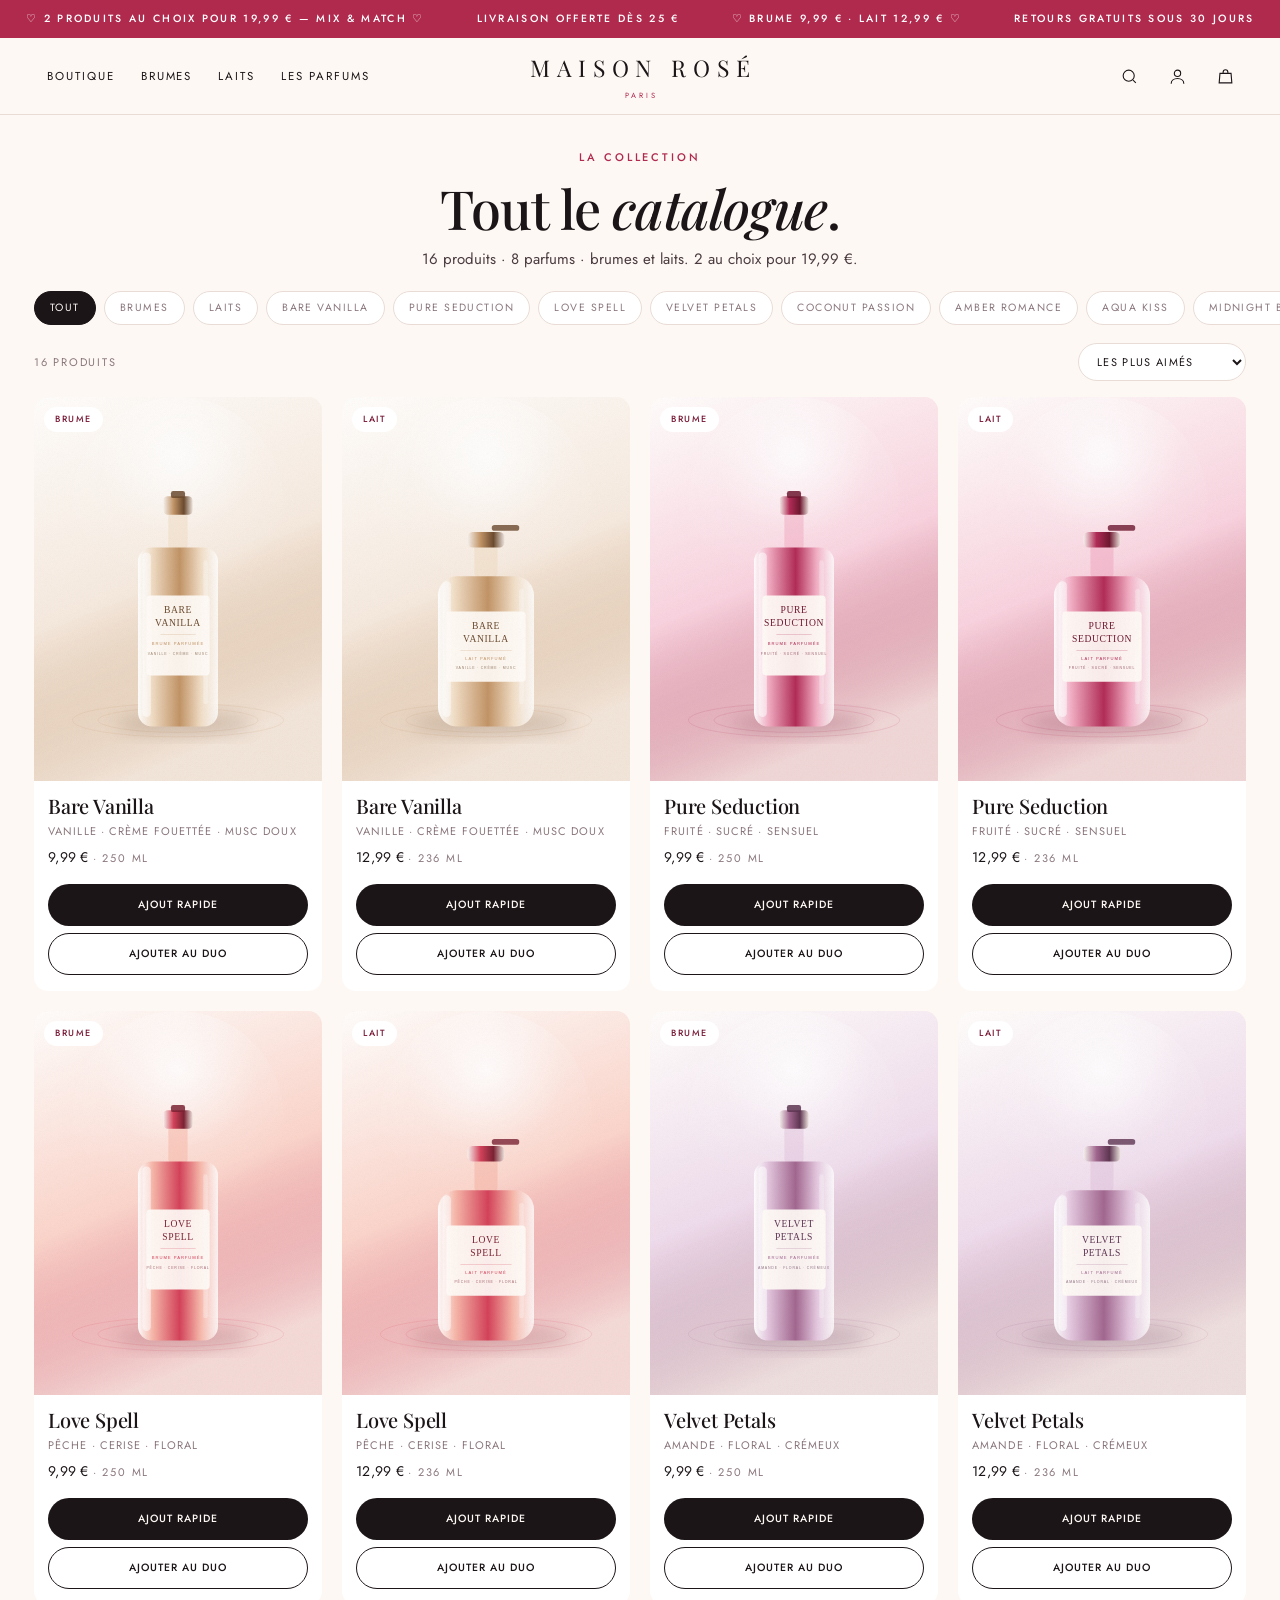
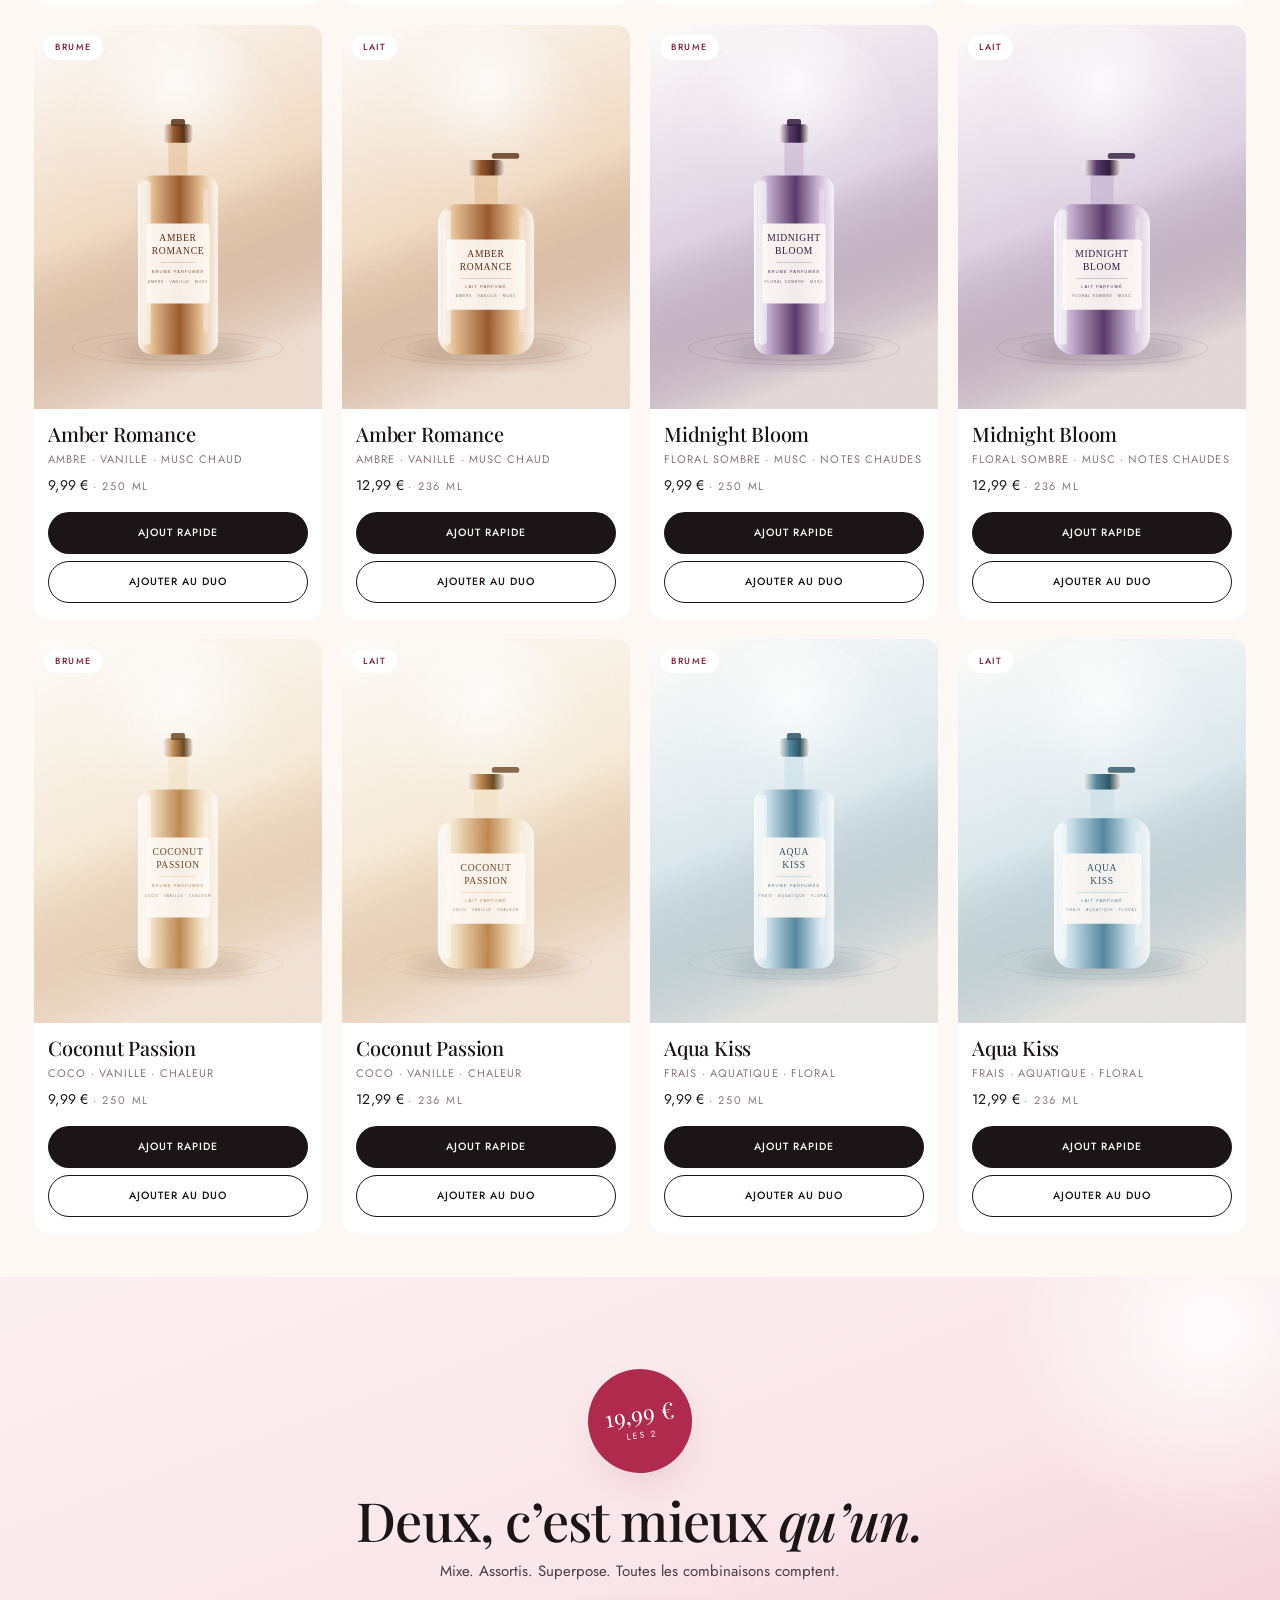
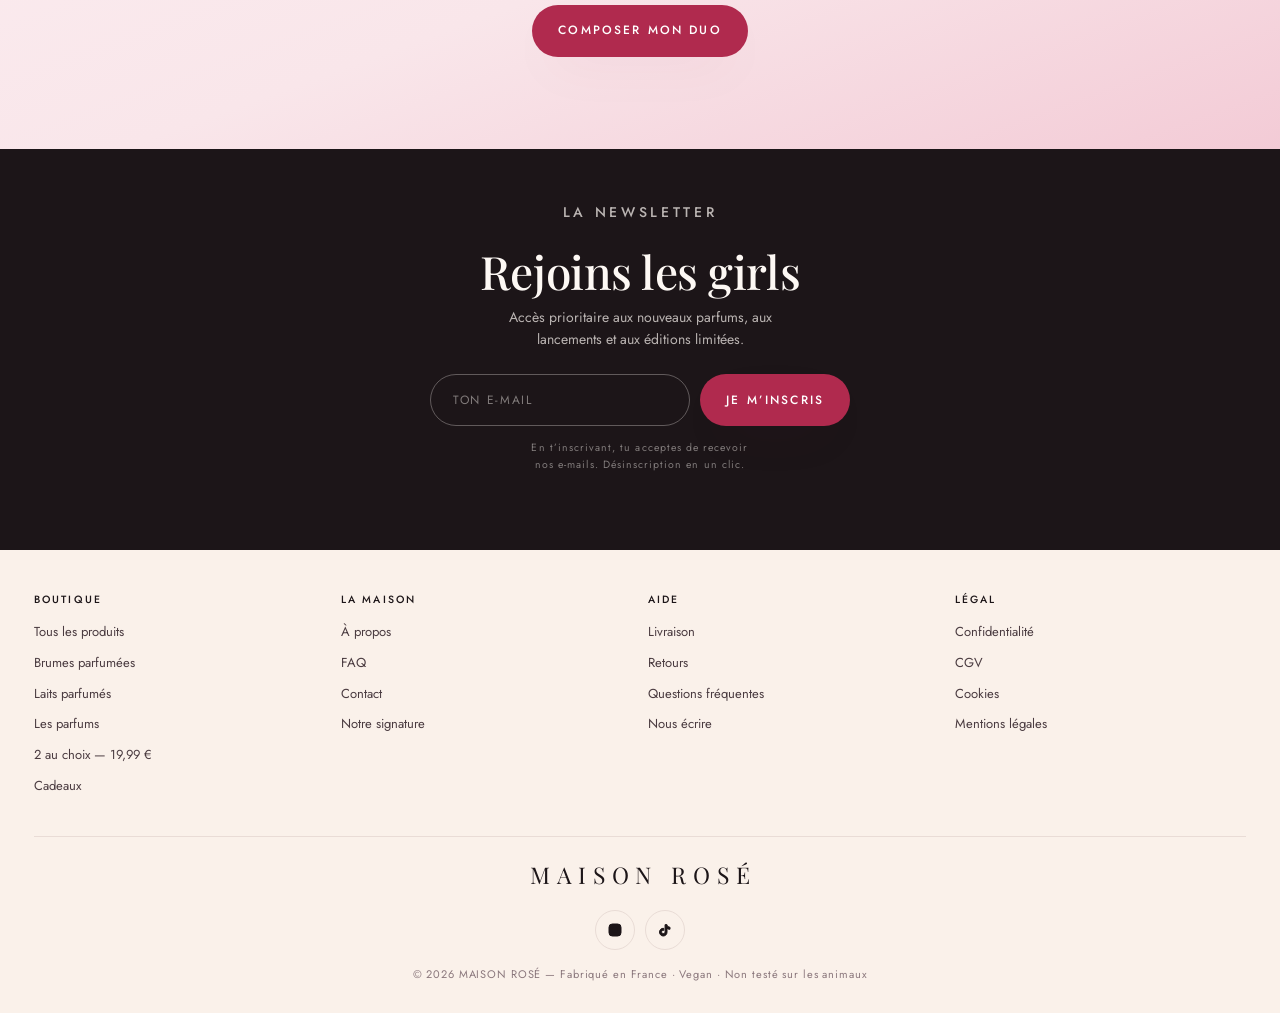
==== boutique.html @ 5565bec7 "Site e-commerce Maison Rosé : brumes & laits parfumés, offre 2 pour 19,99 € Site complet en français" ====
<!doctype html>
<html lang="fr">
<head>
<meta charset="utf-8">
<meta name="viewport" content="width=device-width,initial-scale=1,viewport-fit=cover">
<title>Boutique — Brumes &amp; laits parfumés · Maison Rosé</title>
<meta name="description" content="Toute la collection : 8 parfums, brumes 9,99 € et laits 12,99 €. 2 au choix pour 19,99 €.">
<meta name="theme-color" content="#B02A4E">
<link rel="icon" href="data:image/svg+xml,%3Csvg xmlns='http://www.w3.org/2000/svg' viewBox='0 0 32 32'%3E%3Crect width='32' height='32' rx='8' fill='%23B02A4E'/%3E%3Ctext x='16' y='23' font-size='18' font-family='Georgia' fill='%23FDF8F4' text-anchor='middle'%3EM%3C/text%3E%3C/svg%3E">
<link rel="preconnect" href="https://fonts.googleapis.com">
<link rel="preconnect" href="https://fonts.gstatic.com" crossorigin>
<link href="https://fonts.googleapis.com/css2?family=Playfair+Display:ital,wght@0,400..700;1,400..600&family=Jost:wght@300;400;500&display=swap" rel="stylesheet">
<link rel="stylesheet" href="assets/css/style.css">
</head>
<body>
<div id="site-header"></div>

<main>
  <section class="wrap shop-head">
    <p class="eyebrow" data-shop-eyebrow>La collection</p>
    <h1 class="h-section" data-shop-title>Tout le <span class="italic">catalogue</span>.</h1>
    <p class="lede" style="margin:12px auto 0">16 produits · 8 parfums · brumes et laits. 2 au choix pour 19,99 €.</p>
  </section>
  <div class="wrap">
    <div class="filters" data-shop-filters></div>
    <div class="sort-row">
      <p class="tiny" data-shop-count></p>
      <label class="sr" for="sort">Trier</label>
      <select id="sort" data-sort>
        <option value="pop">Les plus aimés</option>
        <option value="asc">Prix croissant</option>
        <option value="desc">Prix décroissant</option>
        <option value="az">A → Z</option>
      </select>
    </div>
    <div class="grid grid-2" data-shop-grid></div>
  </div>
  <section class="section duo-band" style="margin-top:44px">
    <div class="wrap" style="text-align:center">
      <div class="duo-price-badge" style="margin-bottom:20px">19,99 €<span>les 2</span></div>
      <h2 class="h-section">Deux, c’est mieux <span class="italic">qu’un.</span></h2>
      <p class="lede" style="margin:12px auto 22px">Mixe. Assortis. Superpose. Toutes les combinaisons comptent.</p>
      <a class="btn btn-cherry" href="duo.html">Composer mon duo</a>
    </div>
  </section>
</main>
<div id="site-footer"></div>
<script src="assets/js/data.js"></script>
<script src="assets/js/app.js"></script>
<script src="assets/js/components.js"></script>
<script src="assets/js/shop.js"></script>
</body>
</html>
---- assets/css/style.css ----
/* =========================================================================
   MAISON ROSÉ — FEUILLE DE STYLE
   Palette, typographie et composants. Mobile-first.
   ========================================================================= */

:root{
  /* Couleurs */
  --cream:#FDF8F4;
  --cream-2:#FAF1EA;
  --white:#FFFFFF;
  --blush:#F9E6EA;
  --pink:#F3CBD6;
  --pink-soft:#FCEFF2;
  --rose:#E091A6;
  --cherry:#B02A4E;
  --burgundy:#7B1E3A;
  --ink:#1C1518;
  --ink-soft:#4A3B40;
  --muted:#8A777C;
  --line:#E9DCD6;
  --black:#0E0B0C;

  /* Typo */
  --serif:'Playfair Display', 'Didot', Georgia, 'Times New Roman', serif;
  --sans:'Jost', 'Helvetica Neue', Helvetica, Arial, sans-serif;

  /* Mesures */
  --bar-h:38px;
  --nav-h:62px;
  --radius:2px;
  --radius-lg:14px;
  --pad:20px;
  --maxw:1320px;
  --ease:cubic-bezier(.22,.61,.36,1);
  --shadow:0 18px 50px -24px rgba(123,30,58,.35);
  --shadow-soft:0 10px 30px -18px rgba(28,21,24,.3);
}

*,*::before,*::after{box-sizing:border-box}
html{-webkit-text-size-adjust:100%;scroll-behavior:smooth}
body{
  margin:0;background:var(--cream);color:var(--ink);
  font-family:var(--sans);font-size:16px;line-height:1.6;font-weight:400;
  -webkit-font-smoothing:antialiased;overflow-x:hidden;
}
body.no-scroll{overflow:hidden}
img{max-width:100%;display:block;height:auto}  /* neutralise l'attribut height des SVG */
a{color:inherit;text-decoration:none}
button{font:inherit;color:inherit;border:0;background:none;cursor:pointer}
input,select{font:inherit;color:inherit}
h1,h2,h3,h4{margin:0;font-family:var(--serif);font-weight:500;line-height:1.05;letter-spacing:-.01em}
p{margin:0}
::selection{background:var(--pink);color:var(--burgundy)}

.wrap{width:100%;max-width:var(--maxw);margin:0 auto;padding:0 var(--pad)}
.hide{display:none !important}
.sr{position:absolute;width:1px;height:1px;overflow:hidden;clip:rect(0 0 0 0);white-space:nowrap}

/* --- Typographie utilitaire ------------------------------------------- */
.eyebrow{
  font-size:11px;letter-spacing:.26em;text-transform:uppercase;color:var(--cherry);
  font-weight:500;margin-bottom:14px;
}
.display{font-family:var(--serif);font-size:clamp(34px,9vw,76px);line-height:.98;letter-spacing:-.02em}
.h-section{font-family:var(--serif);font-size:clamp(28px,7.2vw,54px);line-height:1;letter-spacing:-.015em}
.italic{font-style:italic}
.lede{color:var(--ink-soft);font-size:15px;max-width:52ch}
.tiny{font-size:11px;letter-spacing:.16em;text-transform:uppercase;color:var(--muted)}

/* --- Boutons ----------------------------------------------------------- */
.btn{
  display:inline-flex;align-items:center;justify-content:center;gap:10px;
  min-height:52px;padding:0 26px;border-radius:99px;
  font-size:12px;letter-spacing:.18em;text-transform:uppercase;font-weight:500;
  transition:transform .35s var(--ease),background .3s,color .3s,box-shadow .3s;
  text-align:center;white-space:nowrap;
}
.btn:active{transform:scale(.97)}
.btn-dark{background:var(--ink);color:var(--cream)}
.btn-dark:hover{background:var(--burgundy)}
.btn-cherry{background:var(--cherry);color:#fff;box-shadow:var(--shadow)}
.btn-cherry:hover{background:var(--burgundy)}
.btn-ghost{border:1px solid var(--ink);color:var(--ink)}
.btn-ghost:hover{background:var(--ink);color:var(--cream)}
.btn-light{background:var(--white);color:var(--ink);box-shadow:var(--shadow-soft)}
.btn-light:hover{background:var(--blush)}
.btn-block{display:flex;width:100%}
.btn-sm{min-height:42px;padding:0 14px;font-size:10.5px;letter-spacing:.1em}
.card-actions .btn{padding:0 10px;font-size:10px;letter-spacing:.08em}
@media (min-width:600px){.card-actions .btn{font-size:10.5px;letter-spacing:.1em;padding:0 14px}}
.btn[disabled]{opacity:.4;pointer-events:none}
.link-u{border-bottom:1px solid currentColor;padding-bottom:2px;font-size:12px;letter-spacing:.16em;text-transform:uppercase}

/* =========================================================================
   BARRE D'ANNONCE + NAVIGATION
   ========================================================================= */
#site-header{display:contents}  /* le conteneur ne doit pas borner le sticky */
.site-top{position:sticky;top:0;z-index:60}
.announce{
  position:relative;height:var(--bar-h);background:var(--cherry);color:#fff;
  display:flex;align-items:center;overflow:hidden;transition:height .35s var(--ease);
}
.site-top.compact .announce{height:0}
.announce-track{display:flex;width:max-content;animation:slide 26s linear infinite}
.announce span{
  padding:0 26px;font-size:10.5px;letter-spacing:.22em;text-transform:uppercase;white-space:nowrap;font-weight:500;
}
@keyframes slide{from{transform:translateX(0)}to{transform:translateX(-50%)}}
@media (prefers-reduced-motion:reduce){.announce-track{animation:none}}

.nav{
  position:relative;z-index:50;background:rgba(253,248,244,.92);
  backdrop-filter:saturate(180%) blur(14px);border-bottom:1px solid var(--line);
}
.nav-inner{
  height:var(--nav-h);display:grid;grid-template-columns:1fr auto 1fr;align-items:center;
  max-width:var(--maxw);margin:0 auto;padding:0 var(--pad);
}
.nav-left,.nav-right{display:flex;align-items:center;gap:6px}
.nav-right{justify-content:flex-end}
.logo{
  font-family:var(--serif);font-size:19px;letter-spacing:.3em;text-transform:uppercase;
  text-indent:.3em;white-space:nowrap;
}
.logo small{display:block;font-family:var(--sans);font-size:7.5px;letter-spacing:.42em;color:var(--cherry);text-align:center;margin-top:3px;text-indent:.42em}
.icon-btn{
  width:42px;height:42px;display:grid;place-items:center;border-radius:99px;position:relative;
  transition:background .25s;
}
.icon-btn:hover{background:var(--blush)}
.icon-btn svg{width:19px;height:19px;stroke:var(--ink);fill:none;stroke-width:1.4}
.cart-count{
  position:absolute;top:4px;right:2px;min-width:17px;height:17px;padding:0 4px;border-radius:99px;
  background:var(--cherry);color:#fff;font-size:10px;line-height:17px;text-align:center;font-weight:500;
}
.nav-links{display:none}
@media (max-width:420px){
  .logo{font-size:16px;letter-spacing:.2em;text-indent:.2em}
  .logo small{font-size:6.5px;letter-spacing:.3em;text-indent:.3em}
  .icon-btn{width:38px;height:38px}
  .nav-left,.nav-right{gap:2px}
}
.nav-links a{
  font-size:11.5px;letter-spacing:.17em;text-transform:uppercase;padding:8px 13px;position:relative;
}
.nav-links a::after{
  content:'';position:absolute;left:13px;right:13px;bottom:2px;height:1px;background:var(--cherry);
  transform:scaleX(0);transform-origin:left;transition:transform .3s var(--ease);
}
.nav-links a:hover::after,.nav-links a.active::after{transform:scaleX(1)}

/* Menu mobile */
.burger svg{stroke-width:1.5}
.drawer{
  position:fixed;inset:0;z-index:80;background:var(--cream);transform:translateX(-100%);
  transition:transform .45s var(--ease);display:flex;flex-direction:column;
}
.drawer.open{transform:translateX(0)}
.drawer-head{display:flex;align-items:center;justify-content:space-between;padding:14px var(--pad);border-bottom:1px solid var(--line)}
.drawer nav{padding:26px var(--pad);display:flex;flex-direction:column;gap:2px;flex:1;overflow-y:auto}
.drawer nav a{font-family:var(--serif);font-size:30px;padding:11px 0;border-bottom:1px solid var(--line)}
.drawer nav a small{display:block;font-family:var(--sans);font-size:10px;letter-spacing:.2em;text-transform:uppercase;color:var(--muted);margin-top:2px}
.drawer-foot{padding:20px var(--pad) 32px;background:var(--pink-soft)}
.drawer-foot p{font-size:12px;letter-spacing:.14em;text-transform:uppercase;color:var(--burgundy);margin-bottom:12px;text-align:center}

/* =========================================================================
   HERO
   ========================================================================= */
.hero{position:relative;background:var(--blush);overflow:hidden}
.hero-media{position:relative;aspect-ratio:4/5;max-height:74vh;width:100%}
.hero-media img{width:100%;height:100%;object-fit:cover}
.hero-media::after{
  content:'';position:absolute;inset:0;
  background:linear-gradient(180deg,rgba(255,255,255,.12) 0%,rgba(255,250,248,.05) 32%,rgba(253,248,244,.72) 62%,rgba(253,248,244,.97) 92%,var(--cream) 100%);
}
.hero-body{position:relative;z-index:2;margin-top:-18vh;padding:0 var(--pad) 46px;text-align:center}
.hero-body .display{margin-bottom:16px}
.hero-body .lede{margin:0 auto 26px;font-size:15.5px}
.hero-cta{display:flex;flex-direction:column;gap:10px;max-width:400px;margin:0 auto}
.hero-badge{
  display:inline-flex;align-items:center;gap:8px;margin-bottom:18px;padding:7px 16px;border-radius:99px;
  background:var(--white);box-shadow:var(--shadow-soft);
  font-size:10px;letter-spacing:.2em;text-transform:uppercase;color:var(--cherry);font-weight:500;
}
.hero-strip{
  background:var(--ink);color:var(--cream);display:flex;overflow-x:auto;scrollbar-width:none;
}
.hero-strip::-webkit-scrollbar{display:none}
.hero-strip div{
  flex:1 0 auto;padding:14px 22px;font-size:10px;letter-spacing:.2em;text-transform:uppercase;
  white-space:nowrap;border-right:1px solid rgba(253,248,244,.16);
}

/* =========================================================================
   SECTIONS GÉNÉRIQUES
   ========================================================================= */
.section{padding:60px 0}
.section-cream{background:var(--cream)}
.section-white{background:var(--white)}
.section-blush{background:var(--blush)}
.section-ink{background:var(--ink);color:var(--cream)}
.section-ink .lede,.section-ink .tiny{color:rgba(253,248,244,.68)}
.section-ink .eyebrow{color:var(--pink)}
.section-head{margin-bottom:30px}
.section-head.center{text-align:center}
.section-head.center .lede{margin-inline:auto}
.section-head .lede{margin-top:14px}
.head-row{display:flex;align-items:flex-end;justify-content:space-between;gap:20px}
.head-row .link-u{display:none;flex:0 0 auto;padding-bottom:6px}

/* --- Grille produits / parfums ----------------------------------------- */
.grid{display:grid;gap:14px}
.grid-2{grid-template-columns:repeat(2,1fr)}
.scroller{
  display:grid;grid-auto-flow:column;grid-auto-columns:74%;gap:14px;overflow-x:auto;
  scroll-snap-type:x mandatory;padding-bottom:6px;margin:0 calc(var(--pad) * -1);padding-inline:var(--pad);
  scrollbar-width:none;
}
.scroller::-webkit-scrollbar{display:none}
.scroller > *{scroll-snap-align:start}

/* Carte parfum */
.card{
  background:var(--white);border-radius:var(--radius-lg);overflow:hidden;position:relative;
  display:flex;flex-direction:column;transition:transform .4s var(--ease),box-shadow .4s var(--ease);
}
.card:hover{transform:translateY(-4px);box-shadow:var(--shadow-soft)}
.card-media{position:relative;aspect-ratio:3/4;overflow:hidden;background:var(--cream-2);display:block}
.card-media img{width:100%;height:100%;object-fit:cover;transition:transform .7s var(--ease)}
.card:hover .card-media img{transform:scale(1.04)}
.card-tag{
  position:absolute;top:10px;left:10px;background:var(--white);color:var(--burgundy);
  padding:5px 11px;border-radius:99px;font-size:9px;letter-spacing:.18em;text-transform:uppercase;font-weight:500;
}
.card-tag.dark{background:var(--ink);color:var(--cream)}
.card-body{padding:14px 14px 16px;display:flex;flex-direction:column;gap:6px;flex:1}
.card-name{font-family:var(--serif);font-size:20px;line-height:1.1}
.card-notes{font-size:11px;letter-spacing:.1em;text-transform:uppercase;color:var(--muted);line-height:1.5}
.card-prices{display:flex;flex-wrap:wrap;gap:8px;margin-top:2px;font-size:12.5px;color:var(--ink-soft)}
.card-prices b{font-weight:500}
.card-actions{display:flex;flex-direction:column;gap:7px;margin-top:auto;padding-top:10px}
.card-price{font-size:14px;letter-spacing:.02em}
.card-price s{color:var(--muted);margin-left:6px;font-size:12px}

/* Sélecteur de format sur carte */
.seg{display:flex;background:var(--cream-2);border-radius:99px;padding:3px;gap:3px}
.seg button{
  flex:1;min-height:34px;border-radius:99px;font-size:10.5px;letter-spacing:.11em;text-transform:uppercase;
  color:var(--muted);transition:background .25s,color .25s;padding:0 6px;
}
.seg button[aria-pressed="true"]{background:var(--white);color:var(--ink);box-shadow:0 1px 4px rgba(0,0,0,.08)}

/* =========================================================================
   SHOP BY MOOD
   ========================================================================= */
.mood-grid{display:grid;grid-template-columns:repeat(2,1fr);gap:10px}
.mood{
  position:relative;aspect-ratio:3/4;border-radius:var(--radius-lg);overflow:hidden;display:flex;
  align-items:flex-end;color:#fff;
}
.mood:first-child{grid-column:span 2;aspect-ratio:16/11}
.mood img{position:absolute;inset:0;width:100%;height:100%;object-fit:cover;transition:transform .8s var(--ease)}
.mood:hover img{transform:scale(1.05)}
.mood::after{content:'';position:absolute;inset:0;background:linear-gradient(0deg,rgba(28,21,24,.66) 0%,rgba(28,21,24,.08) 55%)}
.mood-txt{position:relative;z-index:2;padding:16px}
.mood-txt h3{font-family:var(--sans);font-size:14px;letter-spacing:.2em;text-transform:uppercase;font-weight:500}
.mood-txt p{font-size:12px;opacity:.85;margin-top:4px}
.mood-txt em{display:block;font-family:var(--serif);font-style:italic;font-size:16px;margin-top:6px}

/* =========================================================================
   PICK ANY 2 — SÉLECTEUR DUO
   ========================================================================= */
.duo-band{
  background:linear-gradient(160deg,var(--pink-soft) 0%,var(--blush) 55%,var(--pink) 100%);
  position:relative;overflow:hidden;
}
.duo-band::before{
  content:'';position:absolute;width:420px;height:420px;border-radius:50%;
  background:radial-gradient(circle,rgba(255,255,255,.85),rgba(255,255,255,0) 70%);top:-160px;right:-140px;
}
.duo-price-badge{
  display:inline-flex;flex-direction:column;align-items:center;justify-content:center;
  width:104px;height:104px;border-radius:50%;background:var(--cherry);color:#fff;
  font-family:var(--serif);font-size:23px;line-height:1;transform:rotate(-8deg);box-shadow:var(--shadow);
}
.duo-price-badge span{font-family:var(--sans);font-size:8.5px;letter-spacing:.2em;text-transform:uppercase;margin-top:6px}
.duo-picker{display:grid;gap:12px;margin-top:26px}
.slot{
  background:var(--white);border-radius:var(--radius-lg);padding:14px;display:flex;gap:13px;align-items:center;
  border:1px solid transparent;transition:border-color .3s,box-shadow .3s;position:relative;
}
.slot.filled{border-color:var(--pink)}
.slot-img{
  width:62px;height:76px;flex:0 0 auto;border-radius:8px;overflow:hidden;background:var(--cream-2);
  display:grid;place-items:center;
}
.slot-img img{width:100%;height:100%;object-fit:cover}
.slot-img .ph{font-family:var(--serif);font-size:26px;color:var(--pink)}
.slot-info{flex:1;min-width:0}
.slot-info .tiny{margin-bottom:3px}
.slot-info strong{display:block;font-family:var(--serif);font-size:18px;font-weight:500;line-height:1.15}
.slot-info span{font-size:11.5px;color:var(--muted);letter-spacing:.06em}
.slot-change{font-size:10.5px;letter-spacing:.14em;text-transform:uppercase;color:var(--cherry);border-bottom:1px solid;padding-bottom:1px;margin-top:6px;display:inline-block}
.duo-total{
  display:flex;align-items:baseline;justify-content:space-between;gap:12px;margin-top:20px;
  padding-top:16px;border-top:1px solid rgba(123,30,58,.2);
}
.duo-total .amount{font-family:var(--serif);font-size:34px;line-height:1}
.duo-total s{color:var(--muted);font-size:14px;margin-left:8px}
.duo-save{font-size:11px;letter-spacing:.14em;text-transform:uppercase;color:var(--cherry);font-weight:500}

/* Sélecteur modal */
.picker{
  position:fixed;inset:0;z-index:90;background:rgba(28,21,24,.45);backdrop-filter:blur(3px);
  opacity:0;pointer-events:none;transition:opacity .3s;display:flex;align-items:flex-end;justify-content:center;
}
.picker.open{opacity:1;pointer-events:auto}
.picker-panel{
  background:var(--cream);width:100%;max-width:640px;max-height:88vh;border-radius:18px 18px 0 0;
  display:flex;flex-direction:column;transform:translateY(100%);transition:transform .4s var(--ease);
}
.picker.open .picker-panel{transform:translateY(0)}
.picker-head{padding:18px var(--pad) 12px;border-bottom:1px solid var(--line);position:relative}
.picker-head h3{font-size:22px}
.picker-head .tiny{margin-top:4px}
.picker-close{position:absolute;top:14px;right:12px}
.picker-filters{display:flex;gap:7px;padding:12px var(--pad);overflow-x:auto;scrollbar-width:none}
.picker-filters::-webkit-scrollbar{display:none}
.chip{
  flex:0 0 auto;padding:8px 15px;border-radius:99px;border:1px solid var(--line);background:var(--white);
  font-size:10.5px;letter-spacing:.14em;text-transform:uppercase;color:var(--muted);transition:.25s;
}
.chip[aria-pressed="true"]{background:var(--ink);color:var(--cream);border-color:var(--ink)}
.picker-list{overflow-y:auto;padding:4px var(--pad) 28px;display:grid;grid-template-columns:repeat(2,1fr);gap:10px}
.pick-item{
  background:var(--white);border-radius:12px;overflow:hidden;text-align:left;display:flex;flex-direction:column;
  border:1.5px solid transparent;transition:border-color .25s,transform .25s;
}
.pick-item:active{transform:scale(.98)}
.pick-item.selected{border-color:var(--cherry)}
.pick-item img{aspect-ratio:3/4;object-fit:cover;width:100%;background:var(--cream-2)}
.pick-item .pi-body{padding:9px 10px 12px}
.pick-item strong{display:block;font-family:var(--serif);font-size:15px;font-weight:500;line-height:1.15}
.pick-item span{display:block;font-size:10px;letter-spacing:.12em;text-transform:uppercase;color:var(--muted);margin-top:3px}

/* =========================================================================
   LAYERING
   ========================================================================= */
.layer-card{
  background:var(--white);border-radius:var(--radius-lg);padding:16px;display:flex;flex-direction:column;gap:12px;
}
.layer-imgs{display:flex;align-items:center;gap:8px}
.layer-imgs img{width:calc(50% - 16px);aspect-ratio:3/4;object-fit:cover;border-radius:8px;background:var(--cream-2)}
.layer-imgs .plus{font-family:var(--serif);font-size:22px;color:var(--cherry);width:16px;text-align:center}
.layer-card h3{font-size:19px}
.layer-card p{font-size:12.5px;color:var(--muted)}
.layer-card .names{font-size:11px;letter-spacing:.14em;text-transform:uppercase;color:var(--cherry)}

/* --- Étapes layering --------------------------------------------------- */
.steps{display:grid;gap:14px;margin-top:26px}
.step{display:flex;gap:14px;align-items:flex-start;padding:16px;background:rgba(255,255,255,.06);border-radius:12px}
.section-white .step,.section-cream .step{background:var(--white)}
.step b{font-family:var(--serif);font-size:26px;line-height:1;color:var(--rose);flex:0 0 auto;width:34px}
.step h4{font-family:var(--sans);font-size:12px;letter-spacing:.18em;text-transform:uppercase;margin-bottom:5px;font-weight:500}
.step p{font-size:13px;opacity:.75}

/* =========================================================================
   UGC
   ========================================================================= */
.ugc-card{border-radius:var(--radius-lg);overflow:hidden;position:relative;background:var(--ink);display:block}
.ugc-card img{aspect-ratio:9/16;object-fit:cover;width:100%}
.ugc-overlay{
  position:absolute;inset:auto 0 0 0;padding:14px;color:#fff;
  background:linear-gradient(0deg,rgba(14,11,12,.8),rgba(14,11,12,0));
}
.ugc-overlay .handle{font-size:11px;letter-spacing:.12em;opacity:.85}
.ugc-overlay .comment{font-family:var(--serif);font-size:17px;line-height:1.2;margin-top:5px}
.ugc-meta{display:flex;align-items:center;gap:6px;margin-top:8px;font-size:11px;opacity:.85}
.ugc-play{
  position:absolute;top:12px;right:12px;width:30px;height:30px;border-radius:50%;
  background:rgba(255,255,255,.22);backdrop-filter:blur(6px);display:grid;place-items:center;
}
.ugc-play svg{width:13px;height:13px;fill:#fff}

/* =========================================================================
   GIFTING
   ========================================================================= */
.gift-hero{position:relative;border-radius:var(--radius-lg);overflow:hidden;min-height:420px;display:flex;align-items:flex-end}
.gift-hero img{position:absolute;inset:0;width:100%;height:100%;object-fit:cover}
.gift-hero::after{content:'';position:absolute;inset:0;background:linear-gradient(0deg,rgba(28,21,24,.55),rgba(28,21,24,0) 60%)}
.gift-hero-txt{position:relative;z-index:2;padding:24px;color:#fff;max-width:520px}
.gift-hero-txt .h-section{color:#fff}
.gift-list{display:grid;gap:12px;margin-top:16px}
.gift-item{background:var(--white);border-radius:var(--radius-lg);padding:13px;display:flex;gap:12px;align-items:center}
.gift-item .imgs{display:flex;flex:0 0 auto}
.gift-item .imgs img{width:52px;aspect-ratio:3/4;object-fit:cover;border-radius:7px;background:var(--cream-2)}
.gift-item .imgs img:last-child{margin-left:-16px;box-shadow:-6px 0 12px -8px rgba(0,0,0,.4)}
.gift-item h4{font-family:var(--sans);font-size:11px;letter-spacing:.17em;text-transform:uppercase;font-weight:500}
.gift-item p{font-size:12.5px;color:var(--muted);margin-top:3px}
.gift-item .price{font-size:13px;margin-top:4px}

/* =========================================================================
   PAGE PRODUIT
   ========================================================================= */
.pdp{padding-bottom:96px}
.gallery{position:relative;background:var(--cream-2)}
.gallery-track{display:grid;grid-auto-flow:column;grid-auto-columns:100%;overflow-x:auto;scroll-snap-type:x mandatory;scrollbar-width:none}
.gallery-track::-webkit-scrollbar{display:none}
.gallery-track img{aspect-ratio:4/5;object-fit:cover;width:100%;scroll-snap-align:center}
.gallery-dots{position:absolute;bottom:14px;left:0;right:0;display:flex;justify-content:center;gap:6px}
.gallery-dots i{width:6px;height:6px;border-radius:50%;background:rgba(28,21,24,.25);transition:.3s}
.gallery-dots i.on{background:var(--ink);width:18px;border-radius:99px}
.pdp-head{padding:22px var(--pad) 0}
.pdp-head h1{font-size:clamp(30px,8.5vw,46px);margin-bottom:8px}
.pdp-notes{font-size:11.5px;letter-spacing:.18em;text-transform:uppercase;color:var(--cherry);margin-bottom:12px}
.pdp-price{display:flex;align-items:baseline;gap:10px;font-family:var(--serif);font-size:26px}
.pdp-price .sub{font-family:var(--sans);font-size:12px;letter-spacing:.1em;color:var(--muted)}
.pdp-desc{margin:16px 0 20px;color:var(--ink-soft);font-size:14.5px}
.pdp-block{padding:0 var(--pad);max-width:720px;margin:0 auto}
.stars{display:inline-flex;gap:2px;color:var(--cherry);font-size:12px;letter-spacing:.1em}
.rating-row{display:flex;align-items:center;gap:8px;font-size:12px;color:var(--muted);margin-bottom:14px}

.type-switch{display:grid;grid-template-columns:1fr 1fr;gap:9px;margin:18px 0}
.type-opt{
  border:1px solid var(--line);border-radius:12px;padding:12px;text-align:left;background:var(--white);
  transition:border-color .25s,background .25s;
}
.type-opt[aria-pressed="true"]{border-color:var(--ink);background:var(--white);box-shadow:inset 0 0 0 1px var(--ink)}
.type-opt strong{display:block;font-size:12px;letter-spacing:.12em;text-transform:uppercase;font-weight:500}
.type-opt span{display:block;font-size:12px;color:var(--muted);margin-top:4px}

.qty{display:inline-flex;align-items:center;border:1px solid var(--line);border-radius:99px;background:var(--white)}
.qty button{width:44px;height:48px;display:grid;place-items:center;font-size:17px;color:var(--ink-soft)}
.qty span{width:34px;text-align:center;font-size:14px}
.buy-row{display:flex;gap:10px;align-items:center;margin-bottom:10px}
.buy-row .btn{flex:1}

/* MAKE IT A DUO */
.duo-upsell{
  margin:24px calc(var(--pad) * -1) 0;padding:22px var(--pad) 26px;
  background:linear-gradient(170deg,var(--pink-soft),var(--blush));
}
.duo-upsell h3{font-size:24px}
.duo-upsell .tiny{color:var(--cherry);margin-bottom:6px}
.upsell-scroll{display:grid;grid-auto-flow:column;grid-auto-columns:150px;gap:10px;overflow-x:auto;margin:16px calc(var(--pad)*-1) 0;padding:2px var(--pad) 8px;scrollbar-width:none}
.upsell-scroll::-webkit-scrollbar{display:none}
.upsell-item{background:var(--white);border-radius:12px;overflow:hidden;text-align:left;border:1.5px solid transparent;transition:.25s;display:flex;flex-direction:column}
.upsell-item.selected{border-color:var(--cherry)}
.upsell-item img{width:100%;aspect-ratio:3/4;object-fit:cover;background:var(--cream-2)}
.upsell-item .ub{padding:9px 10px 11px;display:flex;flex-direction:column;gap:3px;flex:1}
.upsell-item strong{font-family:var(--serif);font-size:15px;font-weight:500;line-height:1.1}
.upsell-item span{font-size:9.5px;letter-spacing:.11em;text-transform:uppercase;color:var(--muted)}
.upsell-item em{font-style:normal;font-size:12px;margin-top:auto;padding-top:4px}
.upsell-badge{font-size:9px;letter-spacing:.14em;text-transform:uppercase;color:var(--cherry)}

/* Accordéons */
.acc{border-top:1px solid var(--line)}
.acc:last-of-type{border-bottom:1px solid var(--line)}
.acc-head{width:100%;display:flex;align-items:center;justify-content:space-between;gap:12px;padding:17px 0;text-align:left;font-size:12px;letter-spacing:.16em;text-transform:uppercase}
.acc-head i{font-style:normal;font-size:17px;color:var(--cherry);transition:transform .3s}
.acc.open .acc-head i{transform:rotate(45deg)}
.acc-body{max-height:0;overflow:hidden;transition:max-height .4s var(--ease)}
.acc-body p{padding-bottom:18px;font-size:13.5px;color:var(--ink-soft)}

/* Avis */
.review{padding:18px 0;border-bottom:1px solid var(--line)}
.review h4{font-family:var(--sans);font-size:13px;letter-spacing:.06em;font-weight:500;margin:6px 0 4px}
.review p{font-size:13.5px;color:var(--ink-soft)}
.review .who{font-size:11px;letter-spacing:.14em;text-transform:uppercase;color:var(--muted);margin-top:7px}

/* Barre sticky mobile */
.sticky-buy{
  position:fixed;left:0;right:0;bottom:0;z-index:55;padding:10px var(--pad) calc(10px + env(safe-area-inset-bottom));
  background:rgba(253,248,244,.95);backdrop-filter:blur(12px);border-top:1px solid var(--line);
  display:flex;gap:10px;align-items:center;transform:translateY(120%);transition:transform .35s var(--ease);
}
.sticky-buy.show{transform:translateY(0)}
.sticky-buy .info{flex:1;min-width:0}
.sticky-buy .info strong{display:block;font-family:var(--serif);font-size:15px;font-weight:500;line-height:1.1;white-space:nowrap;overflow:hidden;text-overflow:ellipsis}
.sticky-buy .info span{font-size:11px;color:var(--muted)}

/* =========================================================================
   PANIER
   ========================================================================= */
.cart-page{padding:26px 0 60px}
.cart-line{display:flex;gap:13px;padding:16px 0;border-bottom:1px solid var(--line);position:relative}
.cart-line img{width:76px;aspect-ratio:3/4;object-fit:cover;border-radius:8px;background:var(--cream-2);flex:0 0 auto}
.cart-line .cl-body{flex:1;min-width:0;display:flex;flex-direction:column;gap:4px}
.cart-line strong{font-family:var(--serif);font-size:18px;font-weight:500;line-height:1.1}
.cart-line .cl-meta{font-size:11px;letter-spacing:.12em;text-transform:uppercase;color:var(--muted)}
.cart-line .cl-foot{display:flex;align-items:center;justify-content:space-between;margin-top:6px;gap:10px}
.cart-line .remove{font-size:10.5px;letter-spacing:.14em;text-transform:uppercase;color:var(--muted);border-bottom:1px solid var(--line)}
.qty-mini{display:inline-flex;align-items:center;border:1px solid var(--line);border-radius:99px}
.qty-mini button{width:34px;height:34px;display:grid;place-items:center}
.qty-mini span{width:26px;text-align:center;font-size:13px}
.duo-flag{
  display:inline-flex;align-items:center;gap:6px;background:var(--pink-soft);color:var(--burgundy);
  padding:4px 10px;border-radius:99px;font-size:9.5px;letter-spacing:.14em;text-transform:uppercase;align-self:flex-start;
}
.progress-card{
  background:linear-gradient(150deg,var(--pink-soft),var(--blush));border-radius:var(--radius-lg);
  padding:20px;margin-bottom:22px;
}
.progress-card h3{font-size:22px;margin-bottom:6px}
.progress-card p{font-size:13px;color:var(--ink-soft)}
.bar{height:5px;border-radius:99px;background:rgba(255,255,255,.8);overflow:hidden;margin:14px 0 4px}
.bar i{display:block;height:100%;background:var(--cherry);border-radius:99px;transition:width .5s var(--ease)}
.summary{background:var(--white);border-radius:var(--radius-lg);padding:20px;margin-top:22px}
.summary .row{display:flex;justify-content:space-between;font-size:13.5px;padding:6px 0;color:var(--ink-soft)}
.summary .row.save{color:var(--cherry);font-weight:500}
.summary .row.total{
  border-top:1px solid var(--line);margin-top:10px;padding-top:14px;color:var(--ink);
  font-family:var(--serif);font-size:22px;align-items:baseline;
}
.empty{text-align:center;padding:60px 0}
.empty h2{font-size:30px;margin-bottom:10px}

/* =========================================================================
   BOUTIQUE / FILTRES
   ========================================================================= */
.shop-head{padding:34px 0 20px;text-align:center}
.filters{display:flex;gap:8px;overflow-x:auto;padding:0 var(--pad) 18px;margin:0 calc(var(--pad)*-1);scrollbar-width:none}
.filters::-webkit-scrollbar{display:none}
.sort-row{display:flex;justify-content:space-between;align-items:center;padding-bottom:16px;gap:12px}
.sort-row select{border:1px solid var(--line);background:var(--white);border-radius:99px;padding:9px 14px;font-size:11px;letter-spacing:.12em;text-transform:uppercase}

/* =========================================================================
   FOOTER
   ========================================================================= */
.news{background:var(--ink);color:var(--cream);padding:52px 0;text-align:center}
.news h2{font-size:clamp(28px,7vw,46px);margin-bottom:10px}
.news p{font-size:14px;color:rgba(253,248,244,.7);max-width:40ch;margin:0 auto 24px}
.news form{display:flex;flex-direction:column;gap:10px;max-width:420px;margin:0 auto}
.news input{
  height:52px;border-radius:99px;border:1px solid rgba(253,248,244,.3);background:transparent;color:var(--cream);
  padding:0 22px;font-size:12px;letter-spacing:.14em;text-transform:uppercase;
}
.news input::placeholder{color:rgba(253,248,244,.45)}
.news input:focus{outline:none;border-color:var(--pink)}
.news .note{font-size:10.5px;letter-spacing:.1em;color:rgba(253,248,244,.45);margin-top:14px;text-transform:none}

footer{background:var(--cream-2);padding:44px 0 30px}
.foot-cols{display:grid;grid-template-columns:repeat(2,1fr);gap:26px 16px}
.foot-cols h4{font-family:var(--sans);font-size:10.5px;letter-spacing:.2em;text-transform:uppercase;margin-bottom:12px;font-weight:500}
.foot-cols a{display:block;font-size:13px;color:var(--ink-soft);padding:5px 0}
.foot-cols a:hover{color:var(--cherry)}
.foot-bottom{
  margin-top:34px;padding-top:20px;border-top:1px solid var(--line);
  display:flex;flex-direction:column;gap:16px;align-items:center;text-align:center;
}
.socials{display:flex;gap:10px}
.socials a{width:40px;height:40px;border-radius:50%;border:1px solid var(--line);display:grid;place-items:center;transition:.25s}
.socials a:hover{background:var(--ink);border-color:var(--ink)}
.socials a:hover svg{stroke:var(--cream);fill:var(--cream)}
.socials svg{width:16px;height:16px;stroke:var(--ink);fill:var(--ink)}
.foot-bottom p{font-size:11px;color:var(--muted);letter-spacing:.08em}

/* =========================================================================
   PANIER LATÉRAL (drawer) + TOAST
   ========================================================================= */
.overlay{
  position:fixed;inset:0;z-index:70;background:rgba(28,21,24,.42);opacity:0;pointer-events:none;transition:opacity .3s;
}
.overlay.open{opacity:1;pointer-events:auto}
.cart-drawer{
  position:fixed;top:0;right:0;bottom:0;z-index:75;width:min(420px,92vw);background:var(--cream);
  transform:translateX(100%);transition:transform .42s var(--ease);display:flex;flex-direction:column;
}
.cart-drawer.open{transform:translateX(0)}
.cd-head{display:flex;align-items:center;justify-content:space-between;padding:16px var(--pad);border-bottom:1px solid var(--line)}
.cd-head h3{font-size:20px}
.cd-body{flex:1;overflow-y:auto;padding:0 var(--pad) 12px}
.cd-foot{padding:16px var(--pad) calc(18px + env(safe-area-inset-bottom));border-top:1px solid var(--line);background:var(--white)}
.cd-foot .trow{display:flex;justify-content:space-between;align-items:baseline;margin-bottom:12px}
.cd-foot .trow .amount{font-family:var(--serif);font-size:24px}
.mini-recos{display:grid;grid-auto-flow:column;grid-auto-columns:110px;gap:9px;overflow-x:auto;padding-bottom:8px;scrollbar-width:none}
.mini-recos::-webkit-scrollbar{display:none}
.mini-reco{background:var(--white);border-radius:10px;overflow:hidden;text-align:left}
.mini-reco img{width:100%;aspect-ratio:3/4;object-fit:cover;background:var(--cream-2)}
.mini-reco .mb{padding:7px 8px 9px}
.mini-reco strong{display:block;font-family:var(--serif);font-size:13px;font-weight:500;line-height:1.1}
.mini-reco span{font-size:10px;color:var(--muted)}

.toast{
  position:fixed;left:50%;top:calc(var(--bar-h) + var(--nav-h) + 12px);z-index:95;transform:translate(-50%,-180%);
  background:var(--ink);color:var(--cream);padding:13px 20px;border-radius:99px;
  font-size:11.5px;letter-spacing:.12em;text-transform:uppercase;transition:transform .42s var(--ease);
  box-shadow:var(--shadow);max-width:92vw;text-align:center;
}
.toast.show{transform:translate(-50%,0)}

/* Apparition au scroll */
.reveal{opacity:0;transform:translateY(22px);transition:opacity .8s var(--ease),transform .8s var(--ease)}
.reveal.in{opacity:1;transform:none}
@media (prefers-reduced-motion:reduce){.reveal{opacity:1;transform:none;transition:none}}

/* =========================================================================
   RESPONSIVE
   ========================================================================= */
@media (min-width:600px){
  .grid-2{grid-template-columns:repeat(3,1fr)}
  .scroller{grid-auto-columns:40%}
  .mood-grid{grid-template-columns:repeat(3,1fr)}
  .mood:first-child{grid-column:span 3;aspect-ratio:21/9}
  .gift-list{grid-template-columns:repeat(2,1fr)}
  .picker-list{grid-template-columns:repeat(3,1fr)}
  .hero-cta{flex-direction:row;justify-content:center;max-width:none}
  .foot-cols{grid-template-columns:repeat(4,1fr)}
  .news form{flex-direction:row}
  .news input{flex:1}
}

@media (min-width:900px){
  :root{--pad:34px;--nav-h:76px}
  .section{padding:92px 0}
  .nav-links{display:flex;align-items:center}
  .burger{display:none}
  .logo{font-size:23px}
  .grid-2{grid-template-columns:repeat(4,1fr);gap:20px}
  .grid{gap:20px}
  .scroller{grid-auto-columns:25%;gap:20px}
  .head-row .link-u{display:inline-block}
  .section-head{margin-bottom:44px}

  /* Hero desktop : split éditorial */
  .hero-media{aspect-ratio:auto;height:min(82vh,760px);max-height:none}
  .hero-body{
    position:absolute;inset:auto 0 0 0;margin:0;padding:0 0 64px;display:flex;justify-content:center;
  }
  .hero-inner{max-width:760px;padding:0 var(--pad)}
  .hero-body .display{font-size:clamp(50px,5.6vw,86px)}
  .hero-body .lede{font-size:17px}

  .duo-picker{grid-template-columns:1fr 1fr}
  .duo-layout{display:grid;grid-template-columns:minmax(0,.85fr) minmax(0,1.15fr);gap:60px;align-items:center}
  .steps{grid-template-columns:repeat(3,1fr)}
  .mood-grid{grid-template-columns:repeat(4,1fr);gap:14px}
  .mood:first-child{grid-column:span 2;aspect-ratio:3/4}
  .gift-layout{display:grid;grid-template-columns:minmax(0,1.1fr) minmax(0,.9fr);gap:34px;align-items:center}
  .gift-list{grid-template-columns:1fr;margin-top:0}
  .gift-hero{min-height:560px}

  /* PDP desktop */
  .pdp-layout{display:grid;grid-template-columns:minmax(0,1.1fr) minmax(0,.9fr);gap:52px;align-items:start;padding:34px var(--pad) 0;max-width:var(--maxw);margin:0 auto}
  .pdp-head,.pdp-block{padding:0;max-width:none}
  .gallery{position:sticky;top:calc(var(--bar-h) + var(--nav-h) + 16px);border-radius:var(--radius-lg);overflow:hidden}
  .gallery-track img{aspect-ratio:4/5}
  .sticky-buy{display:none}
  .duo-upsell{margin:28px 0 0;border-radius:var(--radius-lg);padding:26px}
  .upsell-scroll{grid-auto-columns:160px;margin:16px 0 0;padding:2px 0 8px}
  .picker{align-items:center}
  .picker-panel{border-radius:18px;max-height:82vh}
  .cart-layout{display:grid;grid-template-columns:minmax(0,1.4fr) minmax(0,.6fr);gap:44px;align-items:start}
  .summary{margin-top:0;position:sticky;top:calc(var(--bar-h) + var(--nav-h) + 16px)}
  .layer-imgs img{width:calc(50% - 16px)}
}

@media (min-width:1200px){
  .scroller{display:grid;grid-auto-flow:row;grid-template-columns:repeat(4,1fr);overflow:visible;margin:0;padding:0}
}
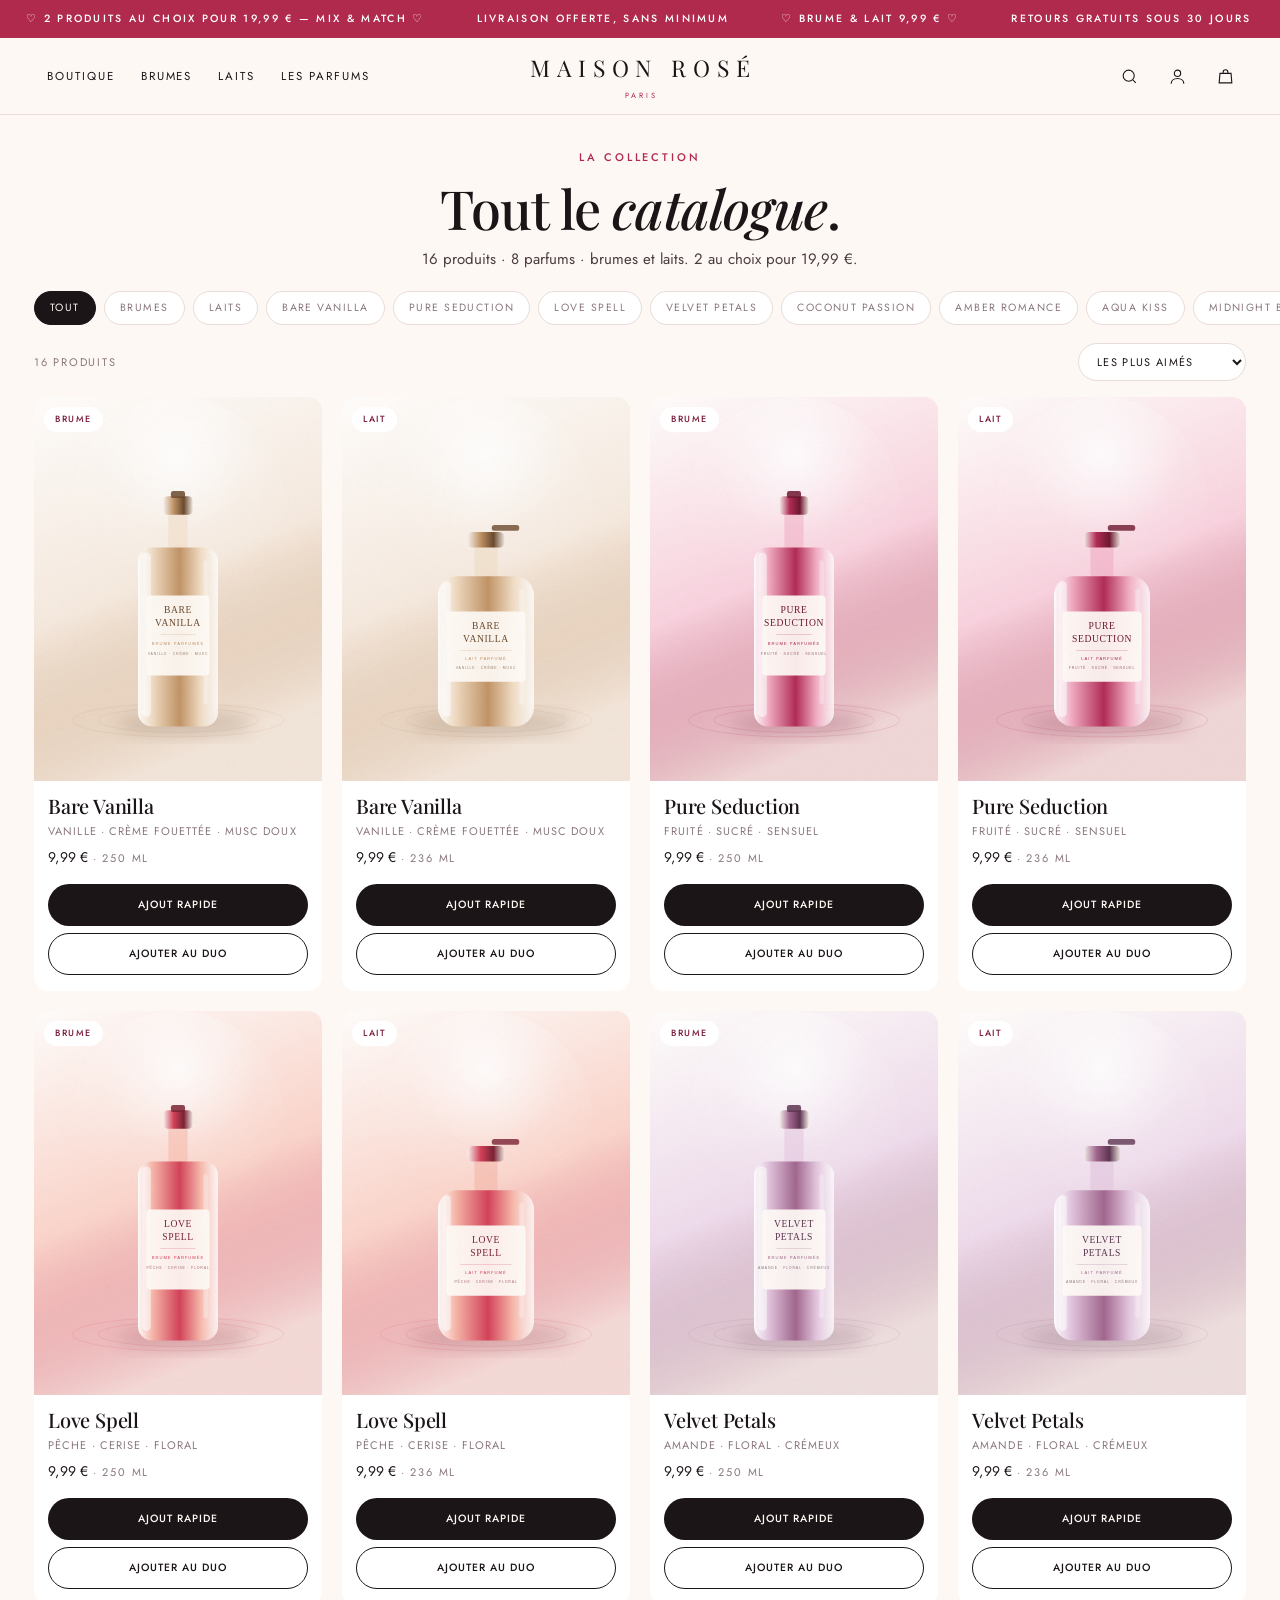
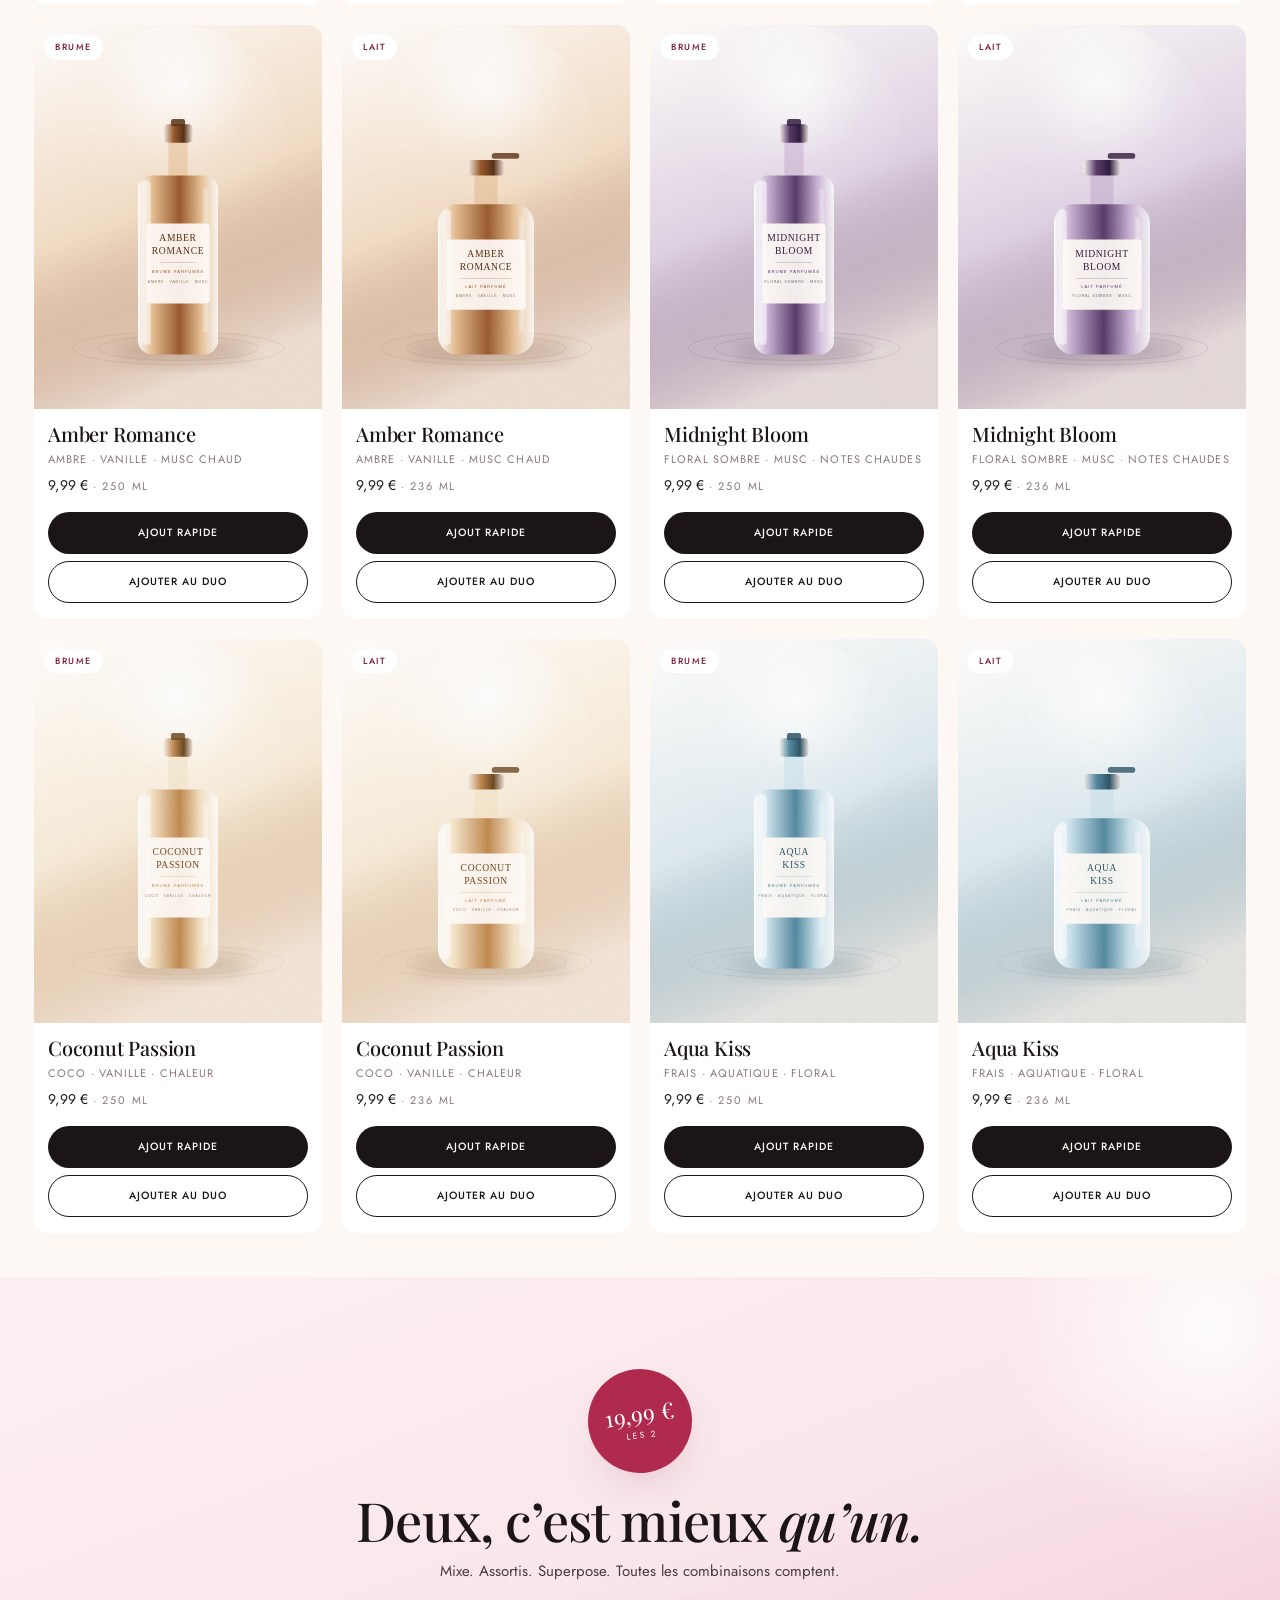
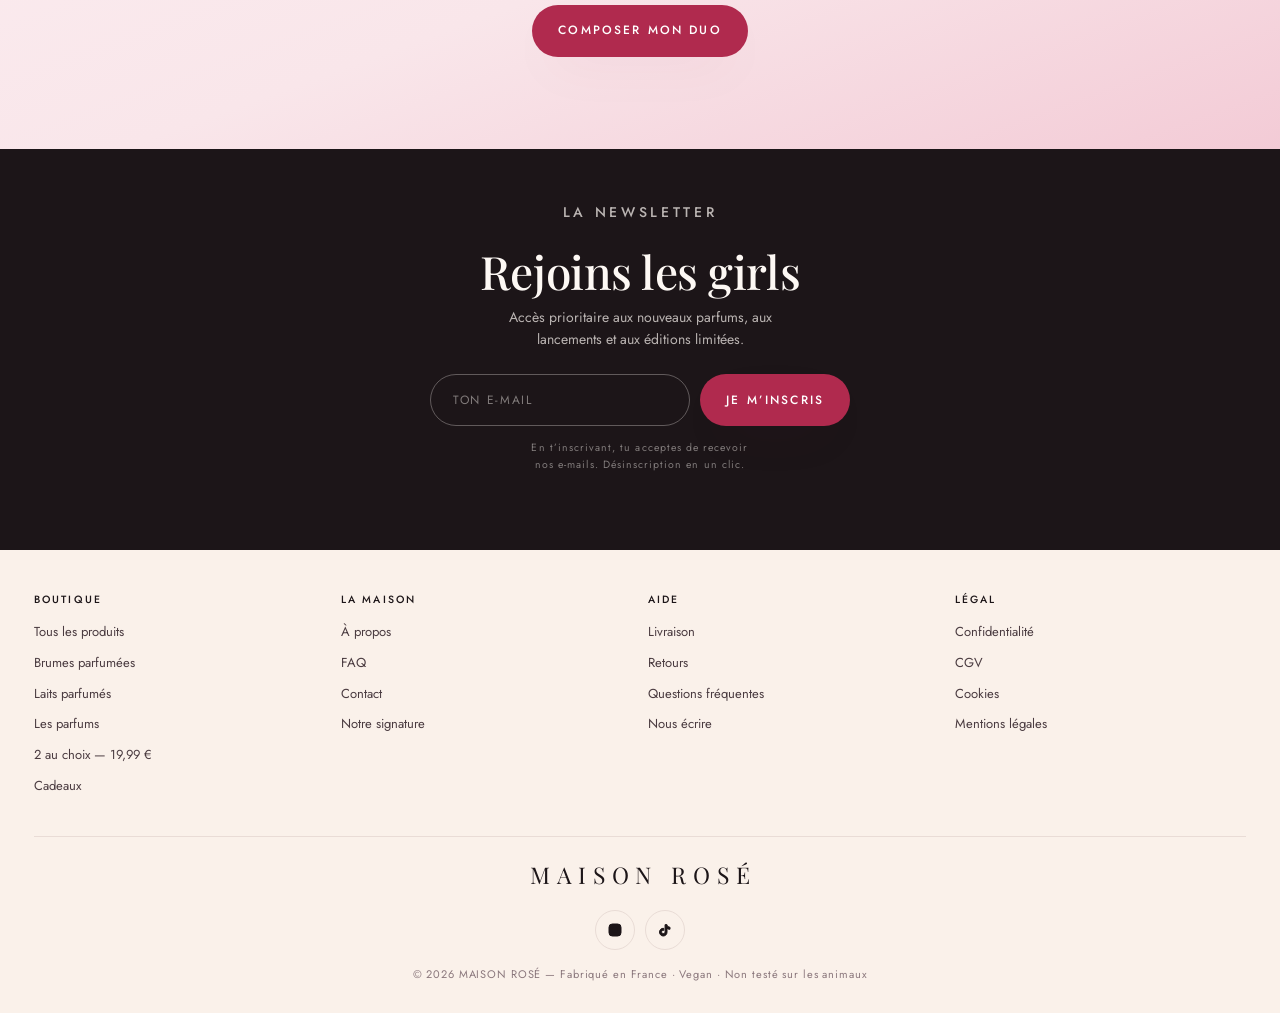
==== commit 9788c678: "Laits parfumés à 9,99 € et livraison offerte sans minimum - Le lait parfumé passe de 12,99 € à 9,99 " ====
--- a/boutique.html
+++ b/boutique.html
@@ -4,7 +4,7 @@
 <meta charset="utf-8">
 <meta name="viewport" content="width=device-width,initial-scale=1,viewport-fit=cover">
 <title>Boutique — Brumes &amp; laits parfumés · Maison Rosé</title>
-<meta name="description" content="Toute la collection : 8 parfums, brumes 9,99 € et laits 12,99 €. 2 au choix pour 19,99 €.">
+<meta name="description" content="Toute la collection : 8 parfums, brumes et laits, tous à 9,99 €. 2 au choix pour 19,99 €.">
 <meta name="theme-color" content="#B02A4E">
 <link rel="icon" href="data:image/svg+xml,%3Csvg xmlns='http://www.w3.org/2000/svg' viewBox='0 0 32 32'%3E%3Crect width='32' height='32' rx='8' fill='%23B02A4E'/%3E%3Ctext x='16' y='23' font-size='18' font-family='Georgia' fill='%23FDF8F4' text-anchor='middle'%3EM%3C/text%3E%3C/svg%3E">
 <link rel="preconnect" href="https://fonts.googleapis.com">
--- a/assets/css/style.css
+++ b/assets/css/style.css
@@ -166,14 +166,14 @@
 /* =========================================================================
    HERO
    ========================================================================= */
-.hero{position:relative;background:var(--blush);overflow:hidden}
+.hero{position:relative;background:var(--cream);overflow:hidden}
 .hero-media{position:relative;aspect-ratio:4/5;max-height:74vh;width:100%}
 .hero-media img{width:100%;height:100%;object-fit:cover}
 .hero-media::after{
   content:'';position:absolute;inset:0;
   background:linear-gradient(180deg,rgba(255,255,255,.12) 0%,rgba(255,250,248,.05) 32%,rgba(253,248,244,.72) 62%,rgba(253,248,244,.97) 92%,var(--cream) 100%);
 }
-.hero-body{position:relative;z-index:2;margin-top:-18vh;padding:0 var(--pad) 46px;text-align:center}
+.hero-body{position:relative;z-index:2;margin-top:-13vh;padding:0 var(--pad) 46px;text-align:center}
 .hero-body .display{margin-bottom:16px}
 .hero-body .lede{margin:0 auto 26px;font-size:15.5px}
 .hero-cta{display:flex;flex-direction:column;gap:10px;max-width:400px;margin:0 auto}
